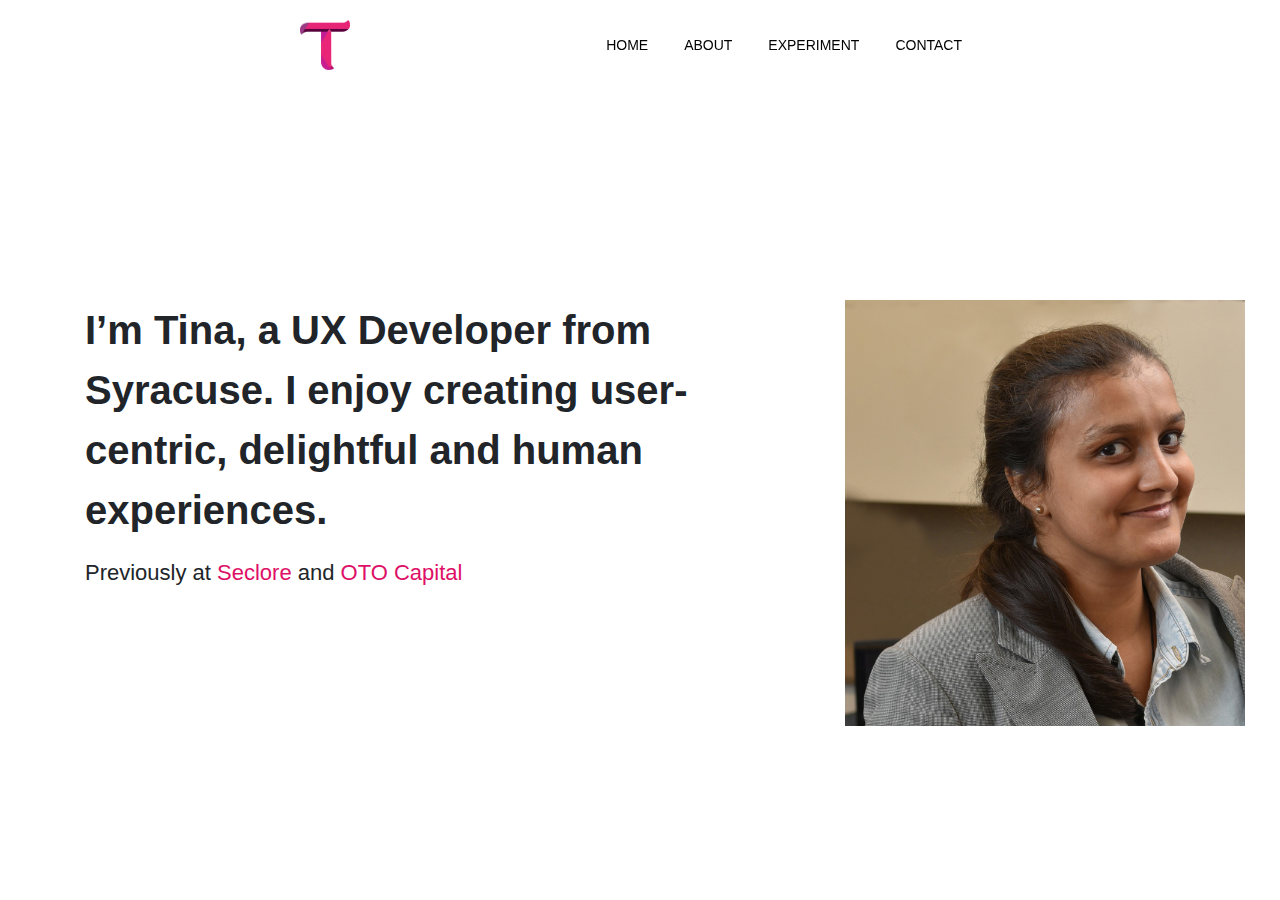
==== index.html @ 6f941c96 "Changes into the logo and removed font style" ====
<!DOCTYPE html>
<html lang="en">
<head>
    <meta charset="utf-8">
    <meta name="viewport" content="width=device-width, initial-scale=1.0">
    <meta name="description" content="I’m a passionate UI designer from Syracuse with over 2 years of experience in creating user-centric, delightful and human experiences. My most recent work stint was with OTO Capital where I designed for some of its core offerings like car inspection, car selling, Social Media Engagement, Social Advertising. I graduated from Thadomal Shahani Engineering College, India with a degree in Information Technology. Currently pursuing My Masters in Human Computer Interaction."/>
    
    <title>Tina Gada - UX Developer</title>
    
    <!-- Bootstrap Link -->
    <link rel="stylesheet" href="https://stackpath.bootstrapcdn.com/bootstrap/4.3.1/css/bootstrap.min.css">
    
    <script src="http://ajax.googleapis.com/ajax/libs/jquery/1.9.1/jquery.min.js"></script>

    
    <!-- Font Awesome Link -->
    <link href="https://fonts.googleapis.com/css?family=Poppins&display=swap" rel="stylesheet">
    
    <!--Animation Style-->
    <link rel="stylesheet" href="css/animated.css">
    <link rel="stylesheet" href="css/style.css">
    
    <script>
        $(document).ready(function () 
                          {
			  $(".first-button").on("click", function () 
              {
				    $('.animated-icon1').toggleClass("open");
			  });
        });
    </script>
</head>

<!-- Main Body -->
<body>
    
<nav class="navbar navbar-expand-lg justify-content-between navbar-padding fixed-top ">
        <a class="navbar-brand" href="#"><img src="assest/Logo.png" class="d-inline-block align-top logo" alt=""></a>
            <button class="navbar-toggler first-button" type="button" data-toggle="collapse" data-target="#navbarNav" aria-controls="navbarSupportedContent20" aria-expanded="false" aria-label="Toggle navigation">
                <div class="animated-icon1"><span></span><span></span><span></span></div>
  </button>
  
   <div class="collapse navbar-collapse" id="navbarNav">
    <ul class="navbar-nav  ml-auto">
      <li class="nav-item active">
        <a class="nav-link" href="#">HOME</a>
      </li>
      <li class="nav-item">
        <a class="nav-link" href="#">ABOUT</a>
      </li>
      <li class="nav-item">
        <a class="nav-link" href="#">EXPERIMENT</a>
      </li>
      <li class="nav-item">
        <a class="nav-link" href="#">CONTACT</a>
      </li>
    </ul>
  </div>
</nav>
   
   <div class="container">
      <div class="row" style="padding: 200px 0px 0px 0px;">
          <div class="col-md-8">
           <p class="main_body">
               I’m Tina, a UX Developer from Syracuse. I enjoy creating user-centric, delightful and human experiences.
           </p>
           <p class="main_heading">
               Previously at <span class="main_heading_span">Seclore</span> and <span class="main_heading_span">OTO Capital</span>
           </p>
       </div>
       <div class="col-md-4">
           <img src="assest/Profile.jpg" class="hero" alt="Profile">
       </div>
      </div>
   </div>
   
   
    <script src="https://code.jquery.com/jquery-3.3.1.slim.min.js" integrity="sha384-q8i/X+965DzO0rT7abK41JStQIAqVgRVzpbzo5smXKp4YfRvH+8abtTE1Pi6jizo" crossorigin="anonymous"></script>
    <script src="https://cdnjs.cloudflare.com/ajax/libs/popper.js/1.14.7/umd/popper.min.js" integrity="sha384-UO2eT0CpHqdSJQ6hJty5KVphtPhzWj9WO1clHTMGa3JDZwrnQq4sF86dIHNDz0W1" crossorigin="anonymous"></script>
    <script src="https://stackpath.bootstrapcdn.com/bootstrap/4.3.1/js/bootstrap.min.js" integrity="sha384-JjSmVgyd0p3pXB1rRibZUAYoIIy6OrQ6VrjIEaFf/nJGzIxFDsf4x0xIM+B07jRM" crossorigin="anonymous"></script>

</body>
</html>
---- css/animated.css ----
/* Icon 1 */

.animated-icon1, .animated-icon2, .animated-icon3 {
width: 30px;
height: 20px;
position: relative;
margin: 0px;
-webkit-transform: rotate(0deg);
-moz-transform: rotate(0deg);
-o-transform: rotate(0deg);
transform: rotate(0deg);
-webkit-transition: .5s ease-in-out;
-moz-transition: .5s ease-in-out;
-o-transition: .5s ease-in-out;
transition: .5s ease-in-out;
cursor: pointer;
}

.animated-icon1 span, .animated-icon2 span, .animated-icon3 span {
display: block;
position: absolute;
height: 3px;
width: 100%;
opacity: 1;
left: 0;
-webkit-transform: rotate(0deg);
-moz-transform: rotate(0deg);
-o-transform: rotate(0deg);
transform: rotate(0deg);
-webkit-transition: .25s ease-in-out;
-moz-transition: .25s ease-in-out;
-o-transition: .25s ease-in-out;
transition: .25s ease-in-out;
}

.animated-icon1 span {
background: #000000;
}

.animated-icon1 span:nth-child(1) {
top: 0px;
}

.animated-icon1 span:nth-child(2) {
top: 10px;
}

.animated-icon1 span:nth-child(3) {
top: 20px;
}

.animated-icon1.open span:nth-child(1) {
top: 11px;
-webkit-transform: rotate(135deg);
-moz-transform: rotate(135deg);
-o-transform: rotate(135deg);
transform: rotate(135deg);
}

.animated-icon1.open span:nth-child(2) {
opacity: 0;
left: -60px;
}

.animated-icon1.open span:nth-child(3) {
top: 11px;
-webkit-transform: rotate(-135deg);
-moz-transform: rotate(-135deg);
-o-transform: rotate(-135deg);
transform: rotate(-135deg);
}
---- css/style.css ----
html,body
{
    scroll-behavior: smooth;
}
body
{
    padding-top: 100px;
}
.navbar-toggler
{
    padding: 0;
    border: none;
    background: none;
}
.navbar-light
{
    border: none;
    
}
.logo
{
    width: 50px;
    height: 50px;
}
.navbar-brand
{
    padding: 0px;
}
.navbar-brand
{
    margin: 0px;
    padding: 0px;
    display: inline;
}
.navbar-padding
{
    padding: 20px 300px 0px 300px;
}
.nav-link
{
    font-size: 14px;
    font-weight: 500;
    color: black;
}
.navbar-light
{
    color: black;
}
.nav-item
{
    padding: 0px 10px 0px 10px;
    color: black;
}
.nav-link:hover
{
    color: #de0f66;
    transition: 0.3s;
}
.hero
{
    width: 400px;
}
.main_body
{
    font-size: 40px;
    font-weight: 600;
}
.main_heading
{
    font-size: 22px;
}
.main_heading_span
{
    color: #de0f66;
}
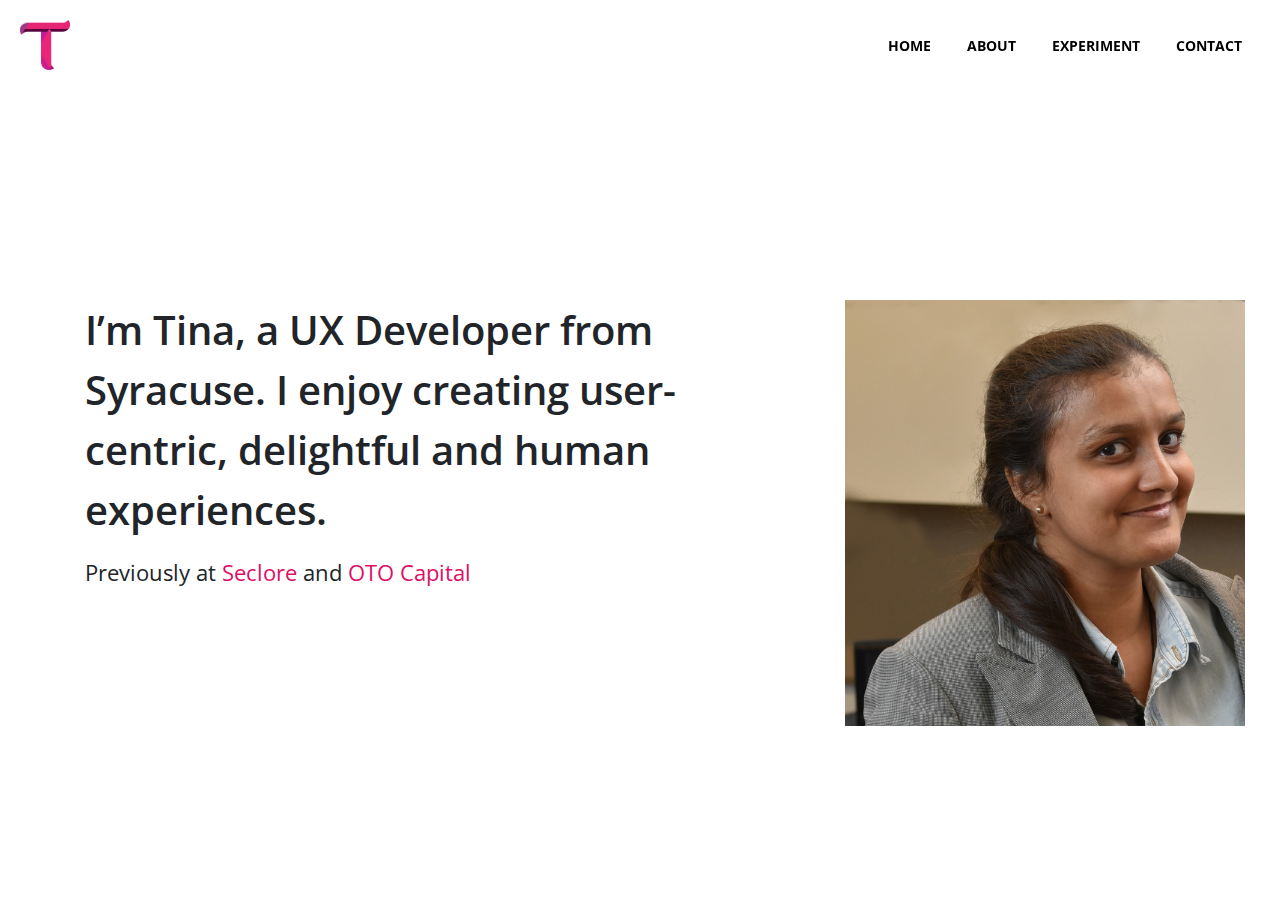
==== commit bf65c569: "Added the Media Queries" ====
--- a/index.html
+++ b/index.html
@@ -14,11 +14,12 @@
 
     
     <!-- Font Awesome Link -->
-    <link href="https://fonts.googleapis.com/css?family=Poppins&display=swap" rel="stylesheet">
+    <link href="https://fonts.googleapis.com/css?family=Open+Sans&display=swap" rel="stylesheet">
     
     <!--Animation Style-->
     <link rel="stylesheet" href="css/animated.css">
     <link rel="stylesheet" href="css/style.css">
+    <link rel="stylesheet" href="css/mediaqueries.css">
     
     <script>
         $(document).ready(function () 
--- a/css/style.css
+++ b/css/style.css
@@ -5,6 +5,7 @@
 body
 {
     padding-top: 100px;
+    font-family: 'Open Sans', sans-serif;
 }
 .navbar-toggler
 {
@@ -41,6 +42,8 @@
     font-size: 14px;
     font-weight: 500;
     color: black;
+    font-weight: bold;
+
 }
 .navbar-light
 {
--- a/css/mediaqueries.css
+++ b/css/mediaqueries.css
@@ -0,0 +1,24 @@
+/* On screens that are 992px wide or less, the background color is blue */
+@media screen and (max-width: 992px) 
+{
+  .navbar-padding
+  {
+        padding: 20px 20px 0px 20px;
+  }
+}
+
+/* On screens that are 600px wide or less, the background color is olive */
+@media screen and (max-width: 1500px) 
+{
+    .navbar-padding
+    {
+        padding: 20px 20px 0px 20px;
+    }
+}
+@media screen and (min-width: 1500px) 
+{
+    .navbar-padding
+    {
+        padding: 20px 150px 0px 150px;
+    }
+}
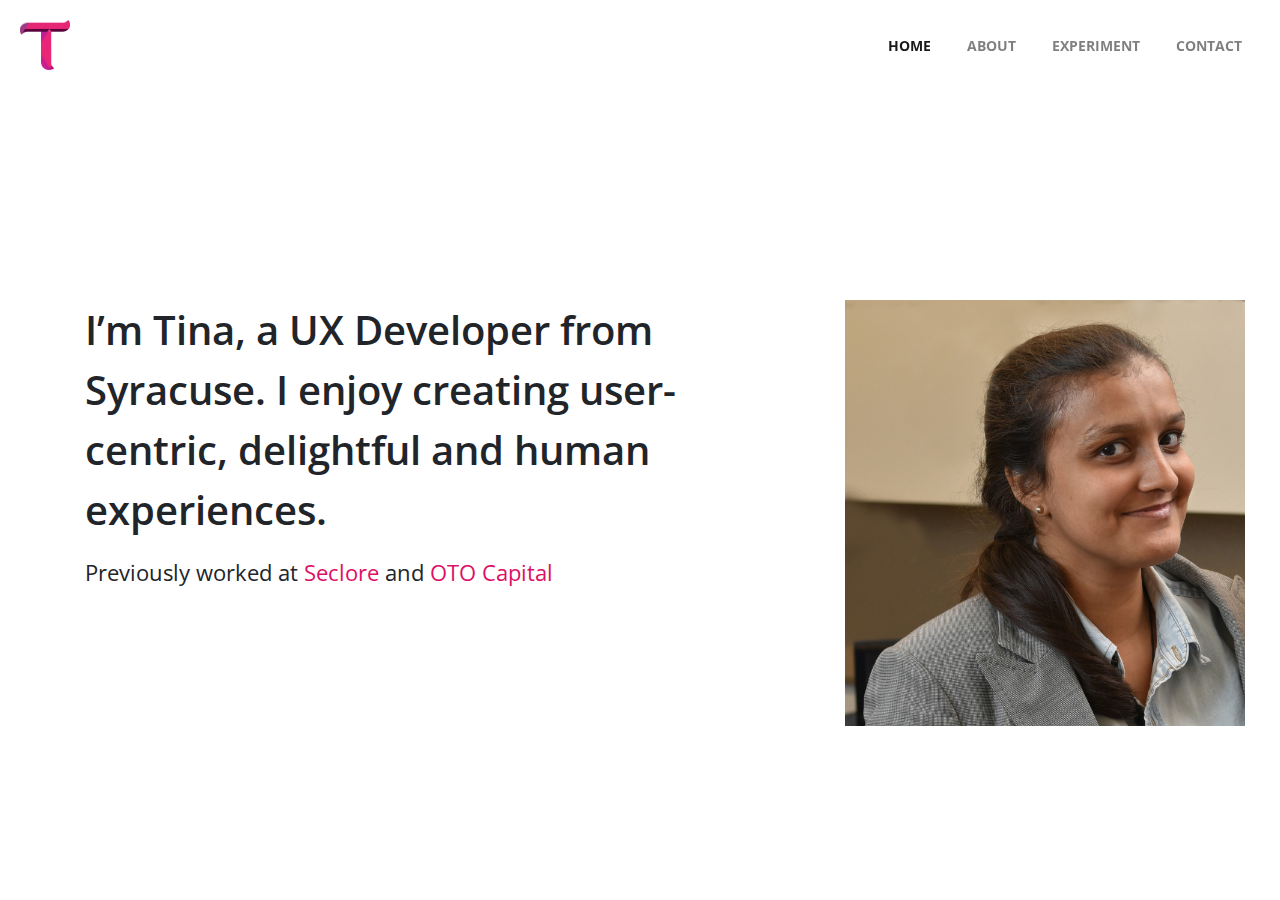
==== commit d61bc54c: "Commit" ====
--- a/index.html
+++ b/index.html
@@ -35,7 +35,7 @@
 <!-- Main Body -->
 <body>
     
-<nav class="navbar navbar-expand-lg justify-content-between navbar-padding fixed-top ">
+<nav class="navbar navbar-expand-lg justify-content-between navbar-padding fixed-top navbar-light">
         <a class="navbar-brand" href="#"><img src="assest/Logo.png" class="d-inline-block align-top logo" alt=""></a>
             <button class="navbar-toggler first-button" type="button" data-toggle="collapse" data-target="#navbarNav" aria-controls="navbarSupportedContent20" aria-expanded="false" aria-label="Toggle navigation">
                 <div class="animated-icon1"><span></span><span></span><span></span></div>
@@ -66,7 +66,7 @@
                I’m Tina, a UX Developer from Syracuse. I enjoy creating user-centric, delightful and human experiences.
            </p>
            <p class="main_heading">
-               Previously at <span class="main_heading_span">Seclore</span> and <span class="main_heading_span">OTO Capital</span>
+               Previously worked at <span class="main_heading_span">Seclore</span> and <span class="main_heading_span">OTO Capital</span>
            </p>
        </div>
        <div class="col-md-4">
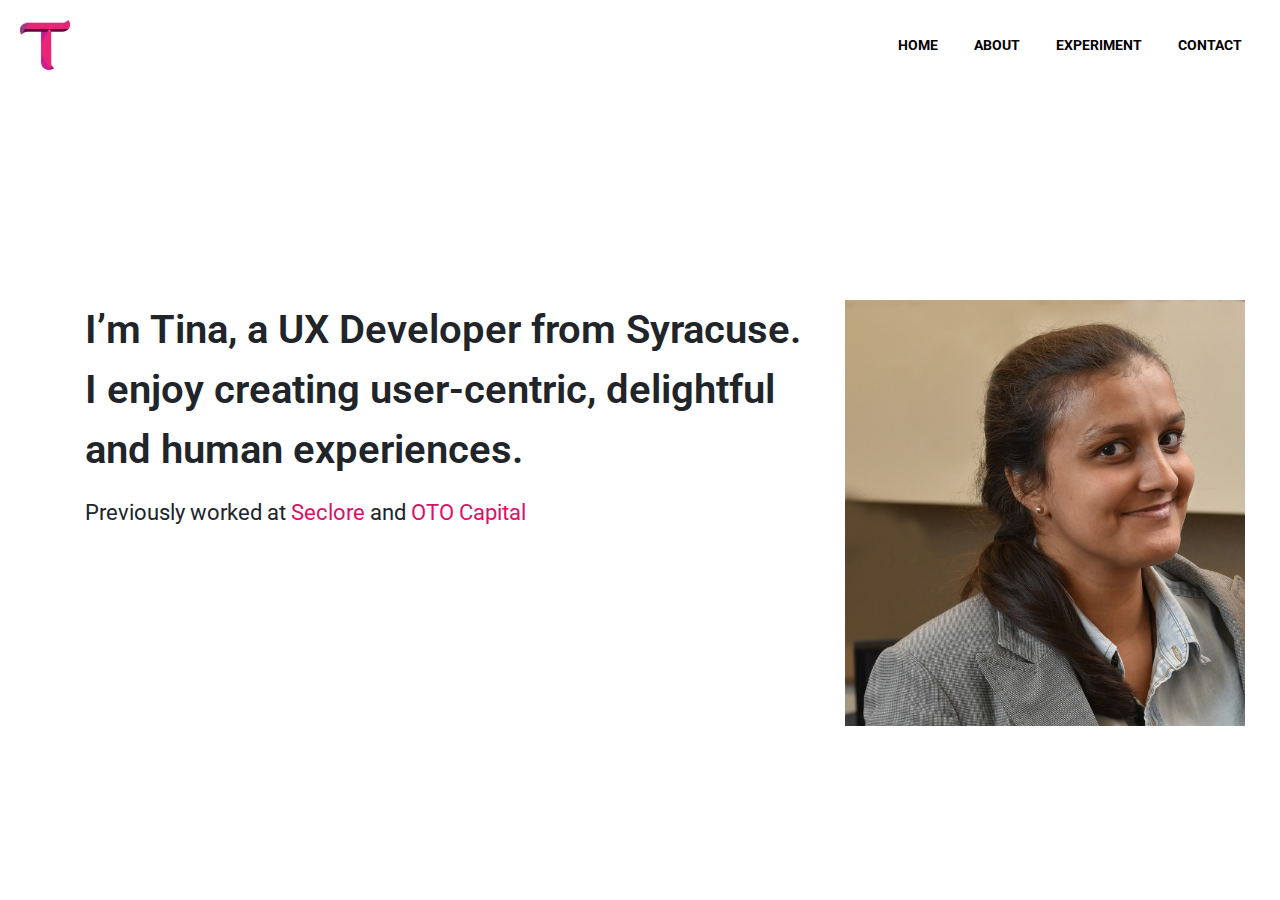
==== commit 2077ca2d: "Changes for Mobile Devices" ====
--- a/index.html
+++ b/index.html
@@ -14,7 +14,7 @@
 
     
     <!-- Font Awesome Link -->
-    <link href="https://fonts.googleapis.com/css?family=Open+Sans&display=swap" rel="stylesheet">
+    <link href="https://fonts.googleapis.com/css?family=Roboto&display=swap" rel="stylesheet">
     
     <!--Animation Style-->
     <link rel="stylesheet" href="css/animated.css">
@@ -35,7 +35,7 @@
 <!-- Main Body -->
 <body>
     
-<nav class="navbar navbar-expand-lg justify-content-between navbar-padding fixed-top navbar-light">
+<nav class="navbar navbar-expand-lg justify-content-between navbar-padding fixed-top bg-light">
         <a class="navbar-brand" href="#"><img src="assest/Logo.png" class="d-inline-block align-top logo" alt=""></a>
             <button class="navbar-toggler first-button" type="button" data-toggle="collapse" data-target="#navbarNav" aria-controls="navbarSupportedContent20" aria-expanded="false" aria-label="Toggle navigation">
                 <div class="animated-icon1"><span></span><span></span><span></span></div>
@@ -60,7 +60,7 @@
 </nav>
    
    <div class="container">
-      <div class="row" style="padding: 200px 0px 0px 0px;">
+      <div class="row main_hero">
           <div class="col-md-8">
            <p class="main_body">
                I’m Tina, a UX Developer from Syracuse. I enjoy creating user-centric, delightful and human experiences.
--- a/css/style.css
+++ b/css/style.css
@@ -5,7 +5,7 @@
 body
 {
     padding-top: 100px;
-    font-family: 'Open Sans', sans-serif;
+    font-family: 'Roboto', sans-serif;
 }
 .navbar-toggler
 {
@@ -75,4 +75,12 @@
 .main_heading_span
 {
     color: #de0f66;
+}
+.bg-light
+{
+    background-color: #ffffff !important;
+}
+.main_hero
+{
+    padding: 200px 0px 0px 0px;
 }--- a/css/mediaqueries.css
+++ b/css/mediaqueries.css
@@ -1,24 +1,90 @@
-/* On screens that are 992px wide or less, the background color is blue */
-@media screen and (max-width: 992px) 
+@media (max-width: 575.98px) 
+{ 
+    .navbar-padding
+    {
+        padding: 20px 20px 0px 20px;
+    }
+    .main_hero
+    {
+        padding: 80px 0px 0px 0px;
+    }
+    .main_body
+    {
+        font-size: 32px;
+    }
+    .main_heading
+    {
+        font-size: 22px;
+    }
+    .hero
+    {
+        width: 345px;
+    }
+}
+@media (min-width: 576px) and (max-width: 767.98px)
 {
-  .navbar-padding
-  {
+    .navbar-padding
+    {
         padding: 20px 20px 0px 20px;
-  }
+    }
+    .navbar-padding
+    {
+        padding: 20px 20px 0px 20px;
+    }
+    .main_hero
+    {
+        padding: 80px 0px 0px 0px;
+    }
+    .main_body
+    {
+        font-size: 40px;
+    }
+    .main_heading
+    {
+        font-size: 22px;
+    }
 }
 
-/* On screens that are 600px wide or less, the background color is olive */
-@media screen and (max-width: 1500px) 
+@media (min-width: 768px) and (max-width: 991.98px)
+{
+    .main_hero
+    {
+        padding: 180px 0px 0px 0px;
+    }
+    .main_body
+    {
+        font-size: 35px;
+    }
+    .main_heading
+    {
+        font-size: 22px;
+    }
+    .navbar-padding
+    {
+        padding: 20px 20px 0px 20px;
+    }
+    .container 
+    {
+        max-width: 900px;
+        padding-right: 40px;
+    }   
+    .hero
+    {
+        width: 300px;
+    }
+
+}
+@media (min-width: 992px) and (max-width: 1199.98px)
 {
     .navbar-padding
     {
         padding: 20px 20px 0px 20px;
     }
 }
-@media screen and (min-width: 1500px) 
+@media (min-width: 1200px)
 {
     .navbar-padding
     {
-        padding: 20px 150px 0px 150px;
+        padding: 20px 20px 0px 20px;
     }
-}
+}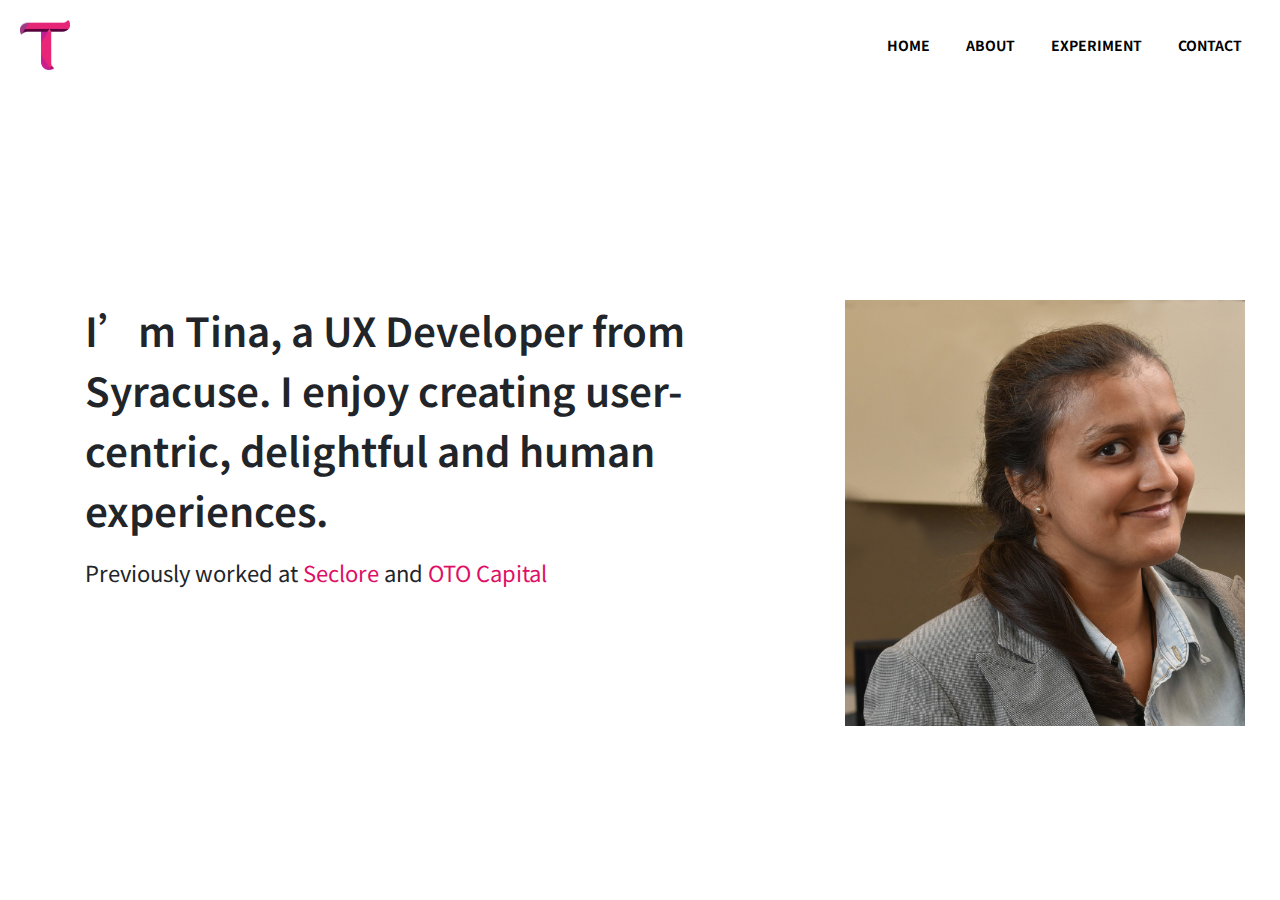
==== commit 9b6250de: "Changes" ====
--- a/index.html
+++ b/index.html
@@ -14,7 +14,7 @@
 
     
     <!-- Font Awesome Link -->
-    <link href="https://fonts.googleapis.com/css?family=Roboto&display=swap" rel="stylesheet">
+    <link href="https://fonts.googleapis.com/css?family=Noto+Sans+HK&display=swap" rel="stylesheet">
     
     <!--Animation Style-->
     <link rel="stylesheet" href="css/animated.css">
--- a/css/style.css
+++ b/css/style.css
@@ -5,7 +5,7 @@
 body
 {
     padding-top: 100px;
-    font-family: 'Roboto', sans-serif;
+    font-family: 'Noto Sans HK', sans-serif;
 }
 .navbar-toggler
 {
--- a/css/mediaqueries.css
+++ b/css/mediaqueries.css
@@ -2,11 +2,11 @@
 { 
     .navbar-padding
     {
-        padding: 20px 20px 0px 20px;
+        padding: 40px 20px 0px 20px;
     }
     .main_hero
     {
-        padding: 80px 0px 0px 0px;
+        padding: 100px 0px 0px 0px;
     }
     .main_body
     {
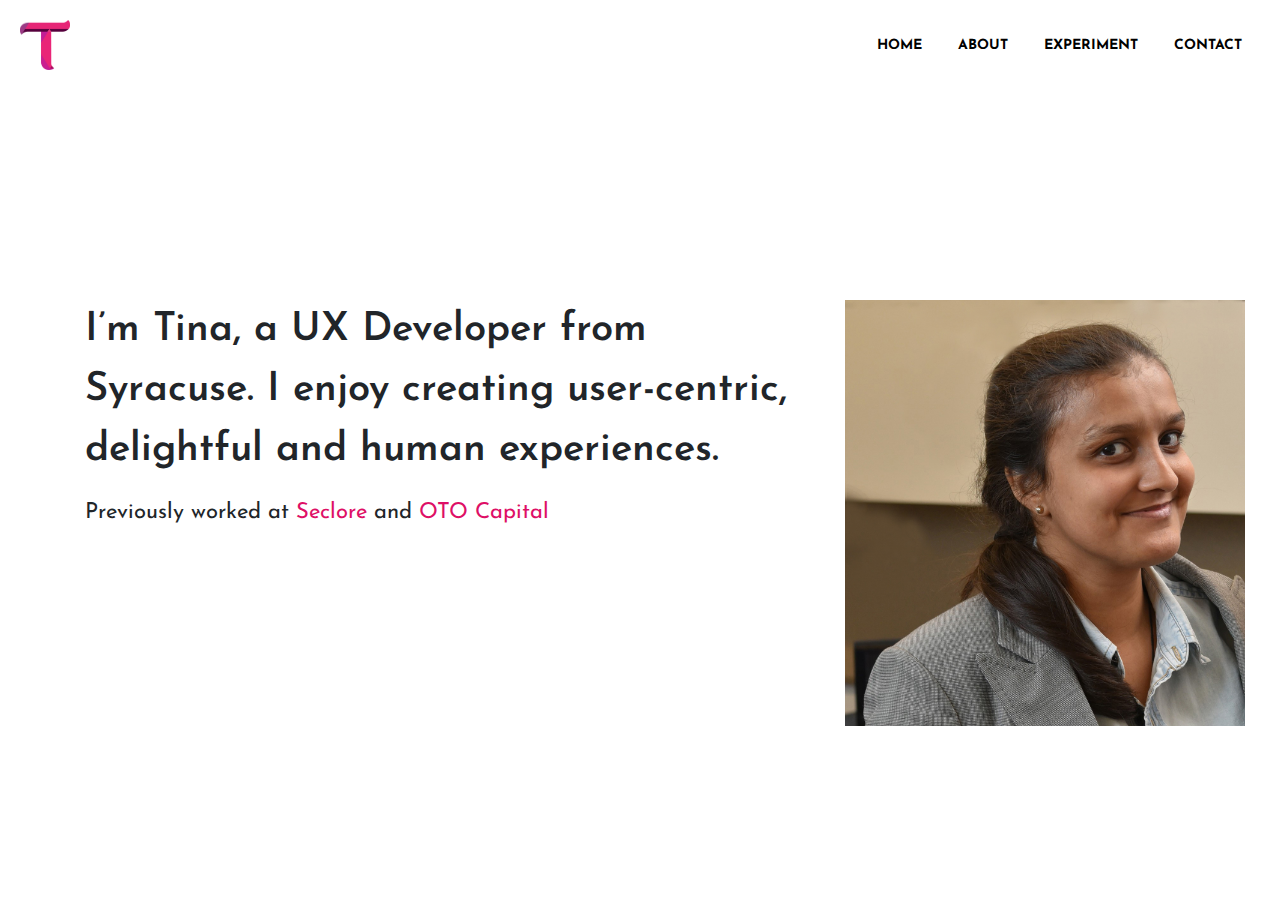
==== commit 0a5f7e15: "C" ====
--- a/index.html
+++ b/index.html
@@ -13,8 +13,9 @@
     <script src="http://ajax.googleapis.com/ajax/libs/jquery/1.9.1/jquery.min.js"></script>
 
     
-    <!-- Font Awesome Link -->
-    <link href="https://fonts.googleapis.com/css?family=Noto+Sans+HK&display=swap" rel="stylesheet">
+    <!-- Google Font Link -->
+    <link href="https://fonts.googleapis.com/css?family=Josefin+Sans|Noto+Sans+HK|PT+Sans:700&display=swap" rel="stylesheet">
+
     
     <!--Animation Style-->
     <link rel="stylesheet" href="css/animated.css">
--- a/css/style.css
+++ b/css/style.css
@@ -5,7 +5,7 @@
 body
 {
     padding-top: 100px;
-    font-family: 'Noto Sans HK', sans-serif;
+    font-family: 'Josefin Sans', sans-serif;
 }
 .navbar-toggler
 {
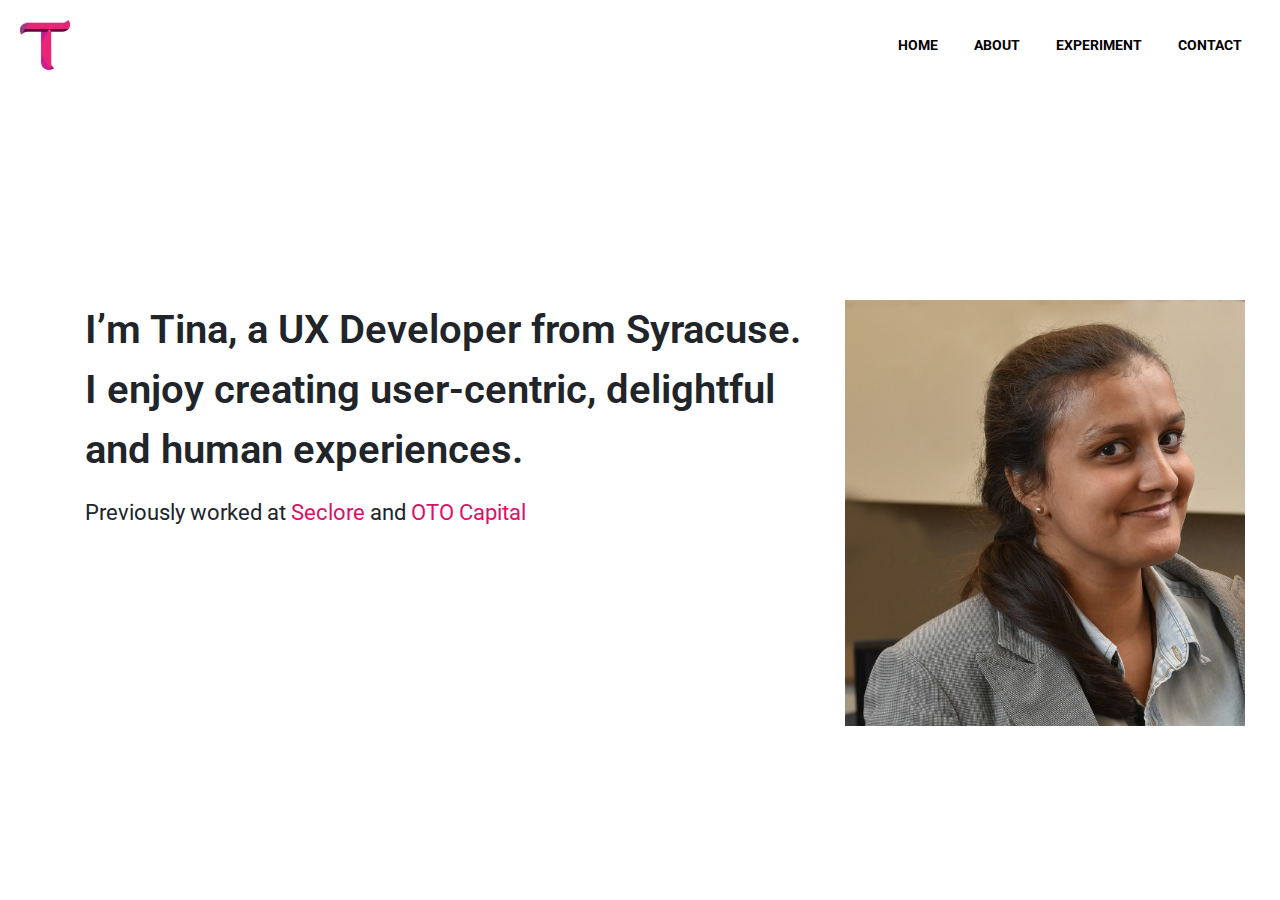
==== commit 8db86ba7: "Playing with Font Styles" ====
--- a/index.html
+++ b/index.html
@@ -14,7 +14,8 @@
 
     
     <!-- Google Font Link -->
-    <link href="https://fonts.googleapis.com/css?family=Josefin+Sans|Noto+Sans+HK|PT+Sans:700&display=swap" rel="stylesheet">
+    <link href="https://fonts.googleapis.com/css?family=Roboto:300,400,700,900,900i&display=swap" rel="stylesheet">
+
 
     
     <!--Animation Style-->
--- a/css/style.css
+++ b/css/style.css
@@ -5,7 +5,7 @@
 body
 {
     padding-top: 100px;
-    font-family: 'Josefin Sans', sans-serif;
+    font-family: 'Roboto', sans-serif;
 }
 .navbar-toggler
 {
--- a/css/mediaqueries.css
+++ b/css/mediaqueries.css
@@ -10,7 +10,7 @@
     }
     .main_body
     {
-        font-size: 32px;
+        font-size: 25px;
     }
     .main_heading
     {
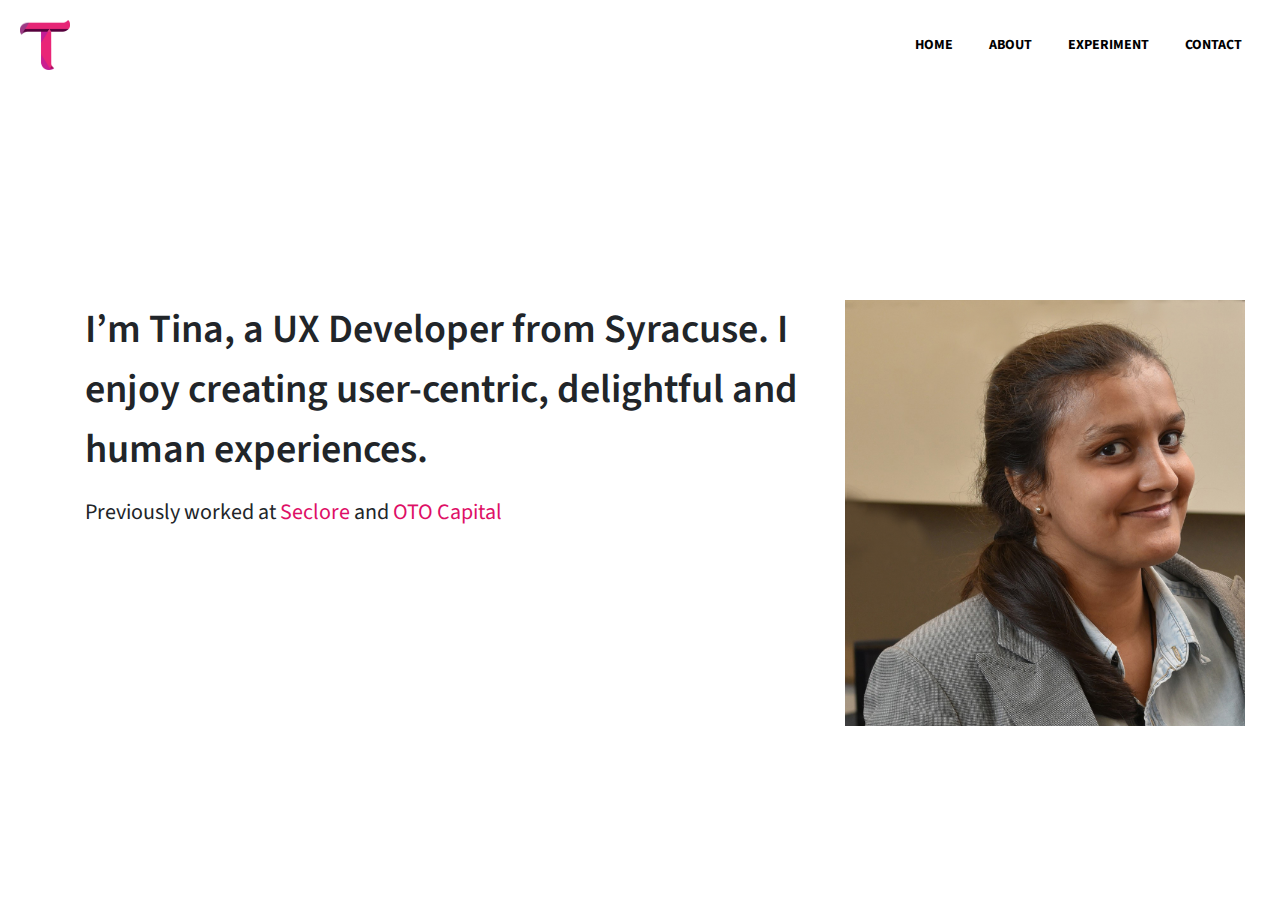
==== commit 08f8b320: "Signed-off-by: tinagada7 <tina.gada7@gmail.com>" ====
--- a/index.html
+++ b/index.html
@@ -14,8 +14,7 @@
 
     
     <!-- Google Font Link -->
-    <link href="https://fonts.googleapis.com/css?family=Roboto:300,400,700,900,900i&display=swap" rel="stylesheet">
-
+    <link href="https://fonts.googleapis.com/css?family=Source+Sans+Pro" rel="stylesheet">
 
     
     <!--Animation Style-->
--- a/css/style.css
+++ b/css/style.css
@@ -5,7 +5,8 @@
 body
 {
     padding-top: 100px;
-    font-family: 'Roboto', sans-serif;
+    font-family: 'Source Sans Pro', sans-serif;
+
 }
 .navbar-toggler
 {
--- a/css/mediaqueries.css
+++ b/css/mediaqueries.css
@@ -10,7 +10,7 @@
     }
     .main_body
     {
-        font-size: 25px;
+        font-size: 30px;
     }
     .main_heading
     {
